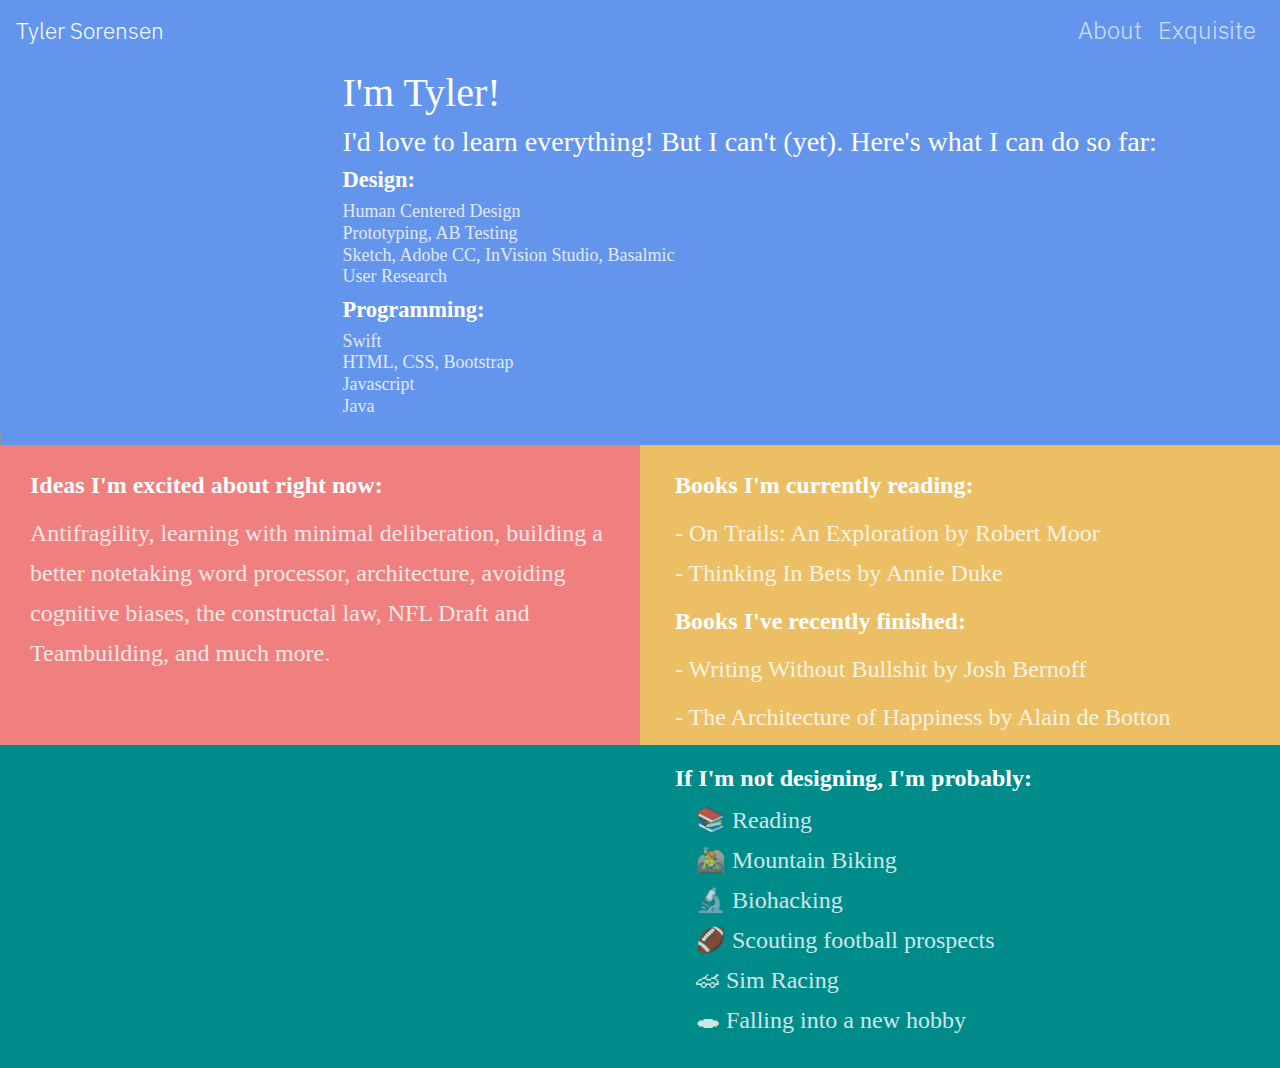
==== about.html @ 47963850 "again" ====
<!DOCTYPE html>
<html lang= "en">
  <head>
    <!-- Required meta tags -->
    <meta charset="utf-8">
    <meta name="viewport" content="width=device-width, initial-scale=1, shrink-to-fit=no">
      
      <!-- jQuery first, then Bootstrap JS. -->
     
      <script src="https://code.jquery.com/jquery-3.2.1.slim.min.js" integrity="sha384-KJ3o2DKtIkvYIK3UENzmM7KCkRr/rE9/Qpg6aAZGJwFDMVNA/GpGFF93hXpG5KkN" crossorigin="anonymous"></script>
      <script src="https://cdnjs.cloudflare.com/ajax/libs/popper.js/1.12.9/umd/popper.min.js" integrity="sha384-ApNbgh9B+Y1QKtv3Rn7W3mgPxhU9K/ScQsAP7hUibX39j7fakFPskvXusvfa0b4Q" crossorigin="anonymous"></script>
      <script src="https://maxcdn.bootstrapcdn.com/bootstrap/4.0.0/js/bootstrap.min.js" integrity="sha384-JZR6Spejh4U02d8jOt6vLEHfe/JQGiRRSQQxSfFWpi1MquVdAyjUar5+76PVCmYl" crossorigin="anonymous"></script>
    <!-- Custom CSS -->
    <link rel="stylesheet" href="https://maxcdn.bootstrapcdn.com/bootstrap/4.0.0/css/bootstrap.min.css" integrity="sha384-Gn5384xqQ1aoWXA+058RXPxPg6fy4IWvTNh0E263XmFcJlSAwiGgFAW/dAiS6JXm" crossorigin="anonymous">
    <link rel="stylesheet" href="css/custom.css"> 
  </head>   
    
  <body>
      <nav class="navbar navbar-expand-sm navbar-light" id="aboutNavbar">
  <a class="navbar-brand" href="/home.html"><h5>Tyler Sorensen</h5></a>
  <button class="navbar-toggler" type="button" data-toggle="collapse" data-target="#navbarNavAltMarkup" aria-controls="navbarNavAltMarkup" aria-expanded="false" aria-label="Toggle navigation">
    <span class="navbar-toggler-icon"></span>
  </button>
  <div class="collapse navbar-collapse justify-content-end" id="navbarNavAltMarkup">
    <div class="navbar-nav">
      <a class="nav-item nav-link active" href="/about.html" style="opacity:0.7"><h4>About <span class="sr-only"></span></h4></a>
      <a class="nav-item nav-link" href="/exquisite.html" style="opacity: 0.7"><h4>Exquisite</h4></a>
    </div>
  </div>
</nav>
      <!-- Main -->
      <div class = "row aboutMe" style="background-color:cornflowerblue;">
          
        <div class = "col-sm-3">
            <img src="img/aboutMe3.png" class="img-fluid fixImage" style="max-height:450px">
          </div>
        <div class = "col-sm-9">
            <div class="container" style="padding-bottom:20px">
            <h1>I'm Tyler!</h1>
            <h3>I'd love to learn everything! But I can't (yet). Here's what I can do so far:</h3>
            <h5><b>Design:</b></h5>
                <h6 style="opacity:0.8">Human Centered Design<br />
                    Prototyping, AB Testing<br />
                    Sketch, Adobe CC, InVision Studio, Basalmic<br />
                    User Research
            </h6>
            
            <h5><b>Programming:</b></h5>
                <h6 style="opacity:0.8">Swift<br />
                    HTML, CSS, Bootstrap<br />
                    Javascript<br />
                    Java<br /></h6>
            
            </div>
          </div>   
      </div> 
<!-- PANE 2-->
      <div class="row aboutMe">
          <div class="col-sm-6"  style="background-color:lightcoral">
              <div class="container" style="padding-top:20px; padding-left: 30px">
                  <!-- not sure why padding-left cant be a consistent 20px and line up properly-->
              <h4><b>Ideas I'm excited about right now:</b></h4>
               <h4 style="opacity: 0.8">Antifragility, learning with minimal deliberation, building a better notetaking word processor, architecture, avoiding cognitive biases,  the constructal law, NFL Draft and Teambuilding, and much more. </h4>
              </div>
            </div> 
          <div class="col-sm-6" style="background-color:#EDBF64"><!-- or color: #f0b880-->
            <div class="container" style="padding-left: 20px; padding-top:20px">
            <h4><b>Books I'm currently reading:</b></h4>
              <h4 style="opacity:0.8">- On Trails: An Exploration by Robert Moor<br />
              - Thinking In Bets by Annie Duke</h4>
            <h4><b>Books I've recently finished:</b></h4>
                <h4 style="opacity: 0.8">- Writing Without Bullshit by Josh Bernoff</h4>
                <h4 style="opacity: 0.8">- The Architecture of Happiness by Alain de Botton</h4>
                
            </div>
          </div>
          
      
      </div>
<!-- PANE 3-->
      <div class="row aboutMe" style="background-color:darkcyan">
          <div class="col-sm-6">
            
          </div>
          <div class="col-sm-6">
              <div class="container" style="padding-top:20px; padding-left:20px; padding-bottom:20px">   
          <h4 style="line-height: normal"><b>If I'm not designing, I'm probably:</b></h4>
            <h4 style="opacity:0.8">
                <div class="container" style="align-self:center">
                &nbsp;📚 Reading<br />
                &nbsp;🚵 Mountain Biking<br />
                &nbsp;🔬 Biohacking<br />
                &nbsp;🏈 Scouting football prospects<br />
                &nbsp;🏎 Sim Racing<br />
                &nbsp;🕳 Falling into a new hobby
                </div>
            </h4>     
          </div>
          </div>
      
      </div>
    
    

    <!-- jQuery first, then Bootstrap JS. -->
     
      <script src="https://code.jquery.com/jquery-3.2.1.slim.min.js" integrity="sha384-KJ3o2DKtIkvYIK3UENzmM7KCkRr/rE9/Qpg6aAZGJwFDMVNA/GpGFF93hXpG5KkN" crossorigin="anonymous"></script>
      <script src="https://cdnjs.cloudflare.com/ajax/libs/popper.js/1.12.9/umd/popper.min.js" integrity="sha384-ApNbgh9B+Y1QKtv3Rn7W3mgPxhU9K/ScQsAP7hUibX39j7fakFPskvXusvfa0b4Q" crossorigin="anonymous"></script>
      <script src="https://maxcdn.bootstrapcdn.com/bootstrap/4.0.0/js/bootstrap.min.js" integrity="sha384-JZR6Spejh4U02d8jOt6vLEHfe/JQGiRRSQQxSfFWpi1MquVdAyjUar5+76PVCmYl" crossorigin="anonymous"></script>
      
      <script src= "js/ctport.js"></script>
  </body>

</html>
---- css/custom.css ----
/* First, pull in Bootstrap */
@import url(https://maxcdn.bootstrapcdn.com/bootstrap/4.0.0/css/bootstrap.min.css);
<style>


@font-face {
    font-family: IBMPlexSans;
    src: url(../fonts/IBMPlexSans-Regular.otf);
}

@font-face {
    font-family: IBMPlexSansBold;
    src: url(../fonts/IBMPlexSans-Bold.otf);
    font-weight: bold;
}

@font-face {
    font-family: IBMPlexSansLight;
    src: url(../fonts/IBMPlexSans-Light.otf);
    font-weight: thin;
}

.navbar {
    background-color:coral; /*was cornflowerblue or lightcoral*/
    border:none;
}


#projectNavbar {
    font-family: IBMPlexSansLight;
    background-color: white;
    text-decoration-color: #1DA1F2;
    border: none;
    text-decoration
}

#aboutNavbar{
    font-family: IBMPlexSansLight;
    background-color: cornflowerblue;
    border: none;
}
.navbar h4 {
    font-family: IBMPlexSansLight;
    color: white;
    
}

.navbar h5 {
    font-family: IBMPlexSansLight;
    color: white;
}

.carousel-control-prev{
    color: black;
}


.carousel-control-next-icon{
    color: black;
}

.img-fluid{
    margin:0 auto;
}

.whiteBulletList ul, li {
    color: white;  
}


#mePreview{
    background-color:coral;
/*or cornflowerblue, or lightcoral*/
}
#mePreview h1{
    font-family: IBMPlexSans;
    color: white;
    font-size: 6.0vw;
    font-weight:bold;
    text-decoration: underline;
    text-decoration-color: #1C57AD;
    -webkit-text-decoration-color: #1C57AD;
    -moz-text-decoration: underline #1C57AD;

}
#mePreview h2{
    font-family: IBMPlexSans;   
    color: white;
    font-size: 2.5vw;
}

#exquisitePreview h4{
    font-family: IBMPlexSans;
    color:black;
    opacity: 0.5;
    font-size: 2.0vw
}
#exquisitePreviewLink{
    font-family: IBMPlexSans;
    color: black;
    text-decoration-color: red;
}
#exquisitePreview h1{
    font-family: IBMPlexSans;
    font-size:4.0vw;
    color:black;
    text-decoration-color: red;
    -moz-text-decoration-color: red;
}
#exquisitePreview h2{
    font-size: 2.0vw;
    color: black;
    -webkit-text-decoration-color: red;
    text-decoration-color: red;
    -moz-text-decoration:  red;
}
#exquisitePreview h3{
    font-size:1.5vw;
    color: black;
    -webkit-text-decoration-color: red;
    -moz-text-decoration-color: red;
    
}


#philanthrobotPreview{
    background-color:#1DA1F2
}
#philanthrobotPreview h1{
    font-family: IBMPlexSans;
    font-size:4.0vw;
    color: white;
    text-decoration: underline white;
}
#philanthrobotPreview h2{
    font-family: IBMPlexSans;
    font-size: 2.0vw;
    color: white;
    text-decoration: underline white;
}

#philanthrobotPreview h3{
    font-family: IBMPlexSans;
    font-size: 1.5vw;
    color: white;
    text-decoration-color: red;
}

.philanthrobot h1 .philanthrobot h2 {
    font-family: IBMPlexSans;
    color: #1DA1F2;
}

.philanthrobot h6{
    font-family: IBMPlexSans;
    color: grey
}

p {
    font-size: 2.0vh;
}

h6 {
    font-size: 2.0vh;
}

h5 {
    font-size: 2.5vh;
}

.fixImage {
    position:absolute;
    bottom: 0px;
    left: 0%;
}
.aboutMe h1, h2, h3, h4, h5, h6, p{
    font-family: IBMPlexSans;
    color: white;
}

/*h4 for emoji bullet list*/

.aboutMe h4{
    line-height: 40px;
}
h1,h2,h3,h4,h5,h6,p{
    font-family: IBMPlexSans;
}

.right, .left{
    overflow: hidden;
    overflow-y:scroll;
    
}
/* cadetblue for clicked links?*/

/* turn off parallax scrolling for tablets and phones, adjust pixels as needed 
@media only screen and (max-device-width: 1024px) {
    .parallax {
        background-attachment: scroll;
    }
}

body, html {
    height:100%;
}
*/
</style>
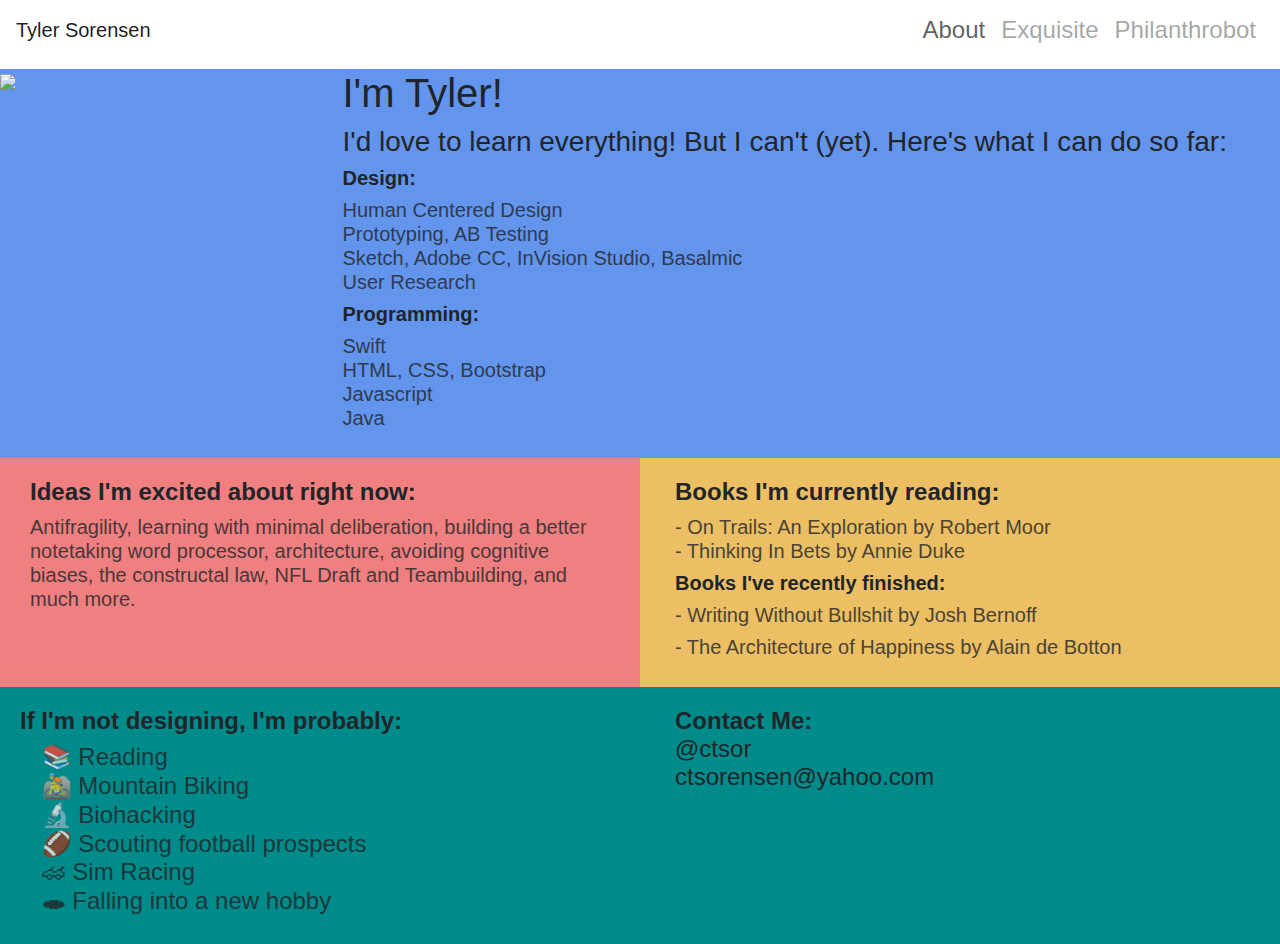
==== commit 33c53f13: "fixing css filepaths" ====
--- a/about.html
+++ b/about.html
@@ -12,19 +12,20 @@
       <script src="https://maxcdn.bootstrapcdn.com/bootstrap/4.0.0/js/bootstrap.min.js" integrity="sha384-JZR6Spejh4U02d8jOt6vLEHfe/JQGiRRSQQxSfFWpi1MquVdAyjUar5+76PVCmYl" crossorigin="anonymous"></script>
     <!-- Custom CSS -->
     <link rel="stylesheet" href="https://maxcdn.bootstrapcdn.com/bootstrap/4.0.0/css/bootstrap.min.css" integrity="sha384-Gn5384xqQ1aoWXA+058RXPxPg6fy4IWvTNh0E263XmFcJlSAwiGgFAW/dAiS6JXm" crossorigin="anonymous">
-    <link rel="stylesheet" href="css/custom.css"> 
+    <link rel="stylesheet" href="/ctsorensen.github.io/css/custom.css"> 
   </head>   
     
   <body>
       <nav class="navbar navbar-expand-sm navbar-light" id="aboutNavbar">
-  <a class="navbar-brand" href="/home.html"><h5>Tyler Sorensen</h5></a>
+  <a class="navbar-brand" href="/ctsorensen.github.io/home.html"><h5>Tyler Sorensen</h5></a>
   <button class="navbar-toggler" type="button" data-toggle="collapse" data-target="#navbarNavAltMarkup" aria-controls="navbarNavAltMarkup" aria-expanded="false" aria-label="Toggle navigation">
     <span class="navbar-toggler-icon"></span>
   </button>
   <div class="collapse navbar-collapse justify-content-end" id="navbarNavAltMarkup">
     <div class="navbar-nav">
-      <a class="nav-item nav-link active" href="/about.html" style="opacity:0.7"><h4>About <span class="sr-only"></span></h4></a>
-      <a class="nav-item nav-link" href="/exquisite.html" style="opacity: 0.7"><h4>Exquisite</h4></a>
+      <a class="nav-item nav-link active" href="/ctsorensen.github.io/about.html" style="opacity:0.7"><h4>About <span class="sr-only"></span></h4></a>
+      <a class="nav-item nav-link" href="/ctsorensen.github.io/exquisite.html" style="opacity: 0.7"><h4>Exquisite</h4></a>
+      <a class="nav-item nav-link" href="/ctsorensen.github.io/philanthrobot.html" style="opacity: 0.7"><h4>Philanthrobot</h4></a>
     </div>
   </div>
 </nav>
@@ -39,17 +40,17 @@
             <h1>I'm Tyler!</h1>
             <h3>I'd love to learn everything! But I can't (yet). Here's what I can do so far:</h3>
             <h5><b>Design:</b></h5>
-                <h6 style="opacity:0.8">Human Centered Design<br />
+                <h5 style="opacity:0.8">Human Centered Design<br />
                     Prototyping, AB Testing<br />
                     Sketch, Adobe CC, InVision Studio, Basalmic<br />
                     User Research
-            </h6>
+            </h5>
             
             <h5><b>Programming:</b></h5>
-                <h6 style="opacity:0.8">Swift<br />
+                <h5 style="opacity:0.8">Swift<br />
                     HTML, CSS, Bootstrap<br />
                     Javascript<br />
-                    Java<br /></h6>
+                    Java<br /></h5>
             
             </div>
           </div>   
@@ -57,20 +58,20 @@
 <!-- PANE 2-->
       <div class="row aboutMe">
           <div class="col-sm-6"  style="background-color:lightcoral">
-              <div class="container" style="padding-top:20px; padding-left: 30px">
+              <div class="container" style="padding-top:20px; padding-left: 30px; padding-right: 20px; padding-bottom: 20px">
                   <!-- not sure why padding-left cant be a consistent 20px and line up properly-->
               <h4><b>Ideas I'm excited about right now:</b></h4>
-               <h4 style="opacity: 0.8">Antifragility, learning with minimal deliberation, building a better notetaking word processor, architecture, avoiding cognitive biases,  the constructal law, NFL Draft and Teambuilding, and much more. </h4>
+               <h5 style="opacity: 0.8">Antifragility, learning with minimal deliberation, building a better notetaking word processor, architecture, avoiding cognitive biases,  the constructal law, NFL Draft and Teambuilding, and much more. </h5>
               </div>
             </div> 
           <div class="col-sm-6" style="background-color:#EDBF64"><!-- or color: #f0b880-->
-            <div class="container" style="padding-left: 20px; padding-top:20px">
+            <div class="container" style="padding: 20px">
             <h4><b>Books I'm currently reading:</b></h4>
-              <h4 style="opacity:0.8">- On Trails: An Exploration by Robert Moor<br />
-              - Thinking In Bets by Annie Duke</h4>
-            <h4><b>Books I've recently finished:</b></h4>
-                <h4 style="opacity: 0.8">- Writing Without Bullshit by Josh Bernoff</h4>
-                <h4 style="opacity: 0.8">- The Architecture of Happiness by Alain de Botton</h4>
+              <h5 style="opacity:0.8">- On Trails: An Exploration by Robert Moor<br />
+              - Thinking In Bets by Annie Duke</h5>
+            <h5><b>Books I've recently finished:</b></h5>
+                <h5 style="opacity: 0.8">- Writing Without Bullshit by Josh Bernoff</h5>
+                <h5 style="opacity: 0.8">- The Architecture of Happiness by Alain de Botton</h5>
                 
             </div>
           </div>
@@ -80,10 +81,7 @@
 <!-- PANE 3-->
       <div class="row aboutMe" style="background-color:darkcyan">
           <div class="col-sm-6">
-            
-          </div>
-          <div class="col-sm-6">
-              <div class="container" style="padding-top:20px; padding-left:20px; padding-bottom:20px">   
+            <div class="container" style="padding-top:20px; padding-left:20px; padding-bottom:20px">   
           <h4 style="line-height: normal"><b>If I'm not designing, I'm probably:</b></h4>
             <h4 style="opacity:0.8">
                 <div class="container" style="align-self:center">
@@ -97,6 +95,15 @@
             </h4>     
           </div>
           </div>
+          <div class="col-sm-6">
+              <div class="container" style="padding-top:20px; padding-left:20px; padding-bottom:20px">   
+          <h4 style="line-height: normal"><b>Contact Me:</b><br />
+              @ctsor<br /> 
+              ctsorensen@yahoo.com</h4>
+                  
+        
+          </div>
+          </div>
       
       </div>
     
@@ -108,7 +115,7 @@
       <script src="https://cdnjs.cloudflare.com/ajax/libs/popper.js/1.12.9/umd/popper.min.js" integrity="sha384-ApNbgh9B+Y1QKtv3Rn7W3mgPxhU9K/ScQsAP7hUibX39j7fakFPskvXusvfa0b4Q" crossorigin="anonymous"></script>
       <script src="https://maxcdn.bootstrapcdn.com/bootstrap/4.0.0/js/bootstrap.min.js" integrity="sha384-JZR6Spejh4U02d8jOt6vLEHfe/JQGiRRSQQxSfFWpi1MquVdAyjUar5+76PVCmYl" crossorigin="anonymous"></script>
       
-      <script src= "js/ctport.js"></script>
+      <script src= "/ctsorensen.github.io/js/ctport.js"></script>
   </body>
 
 </html>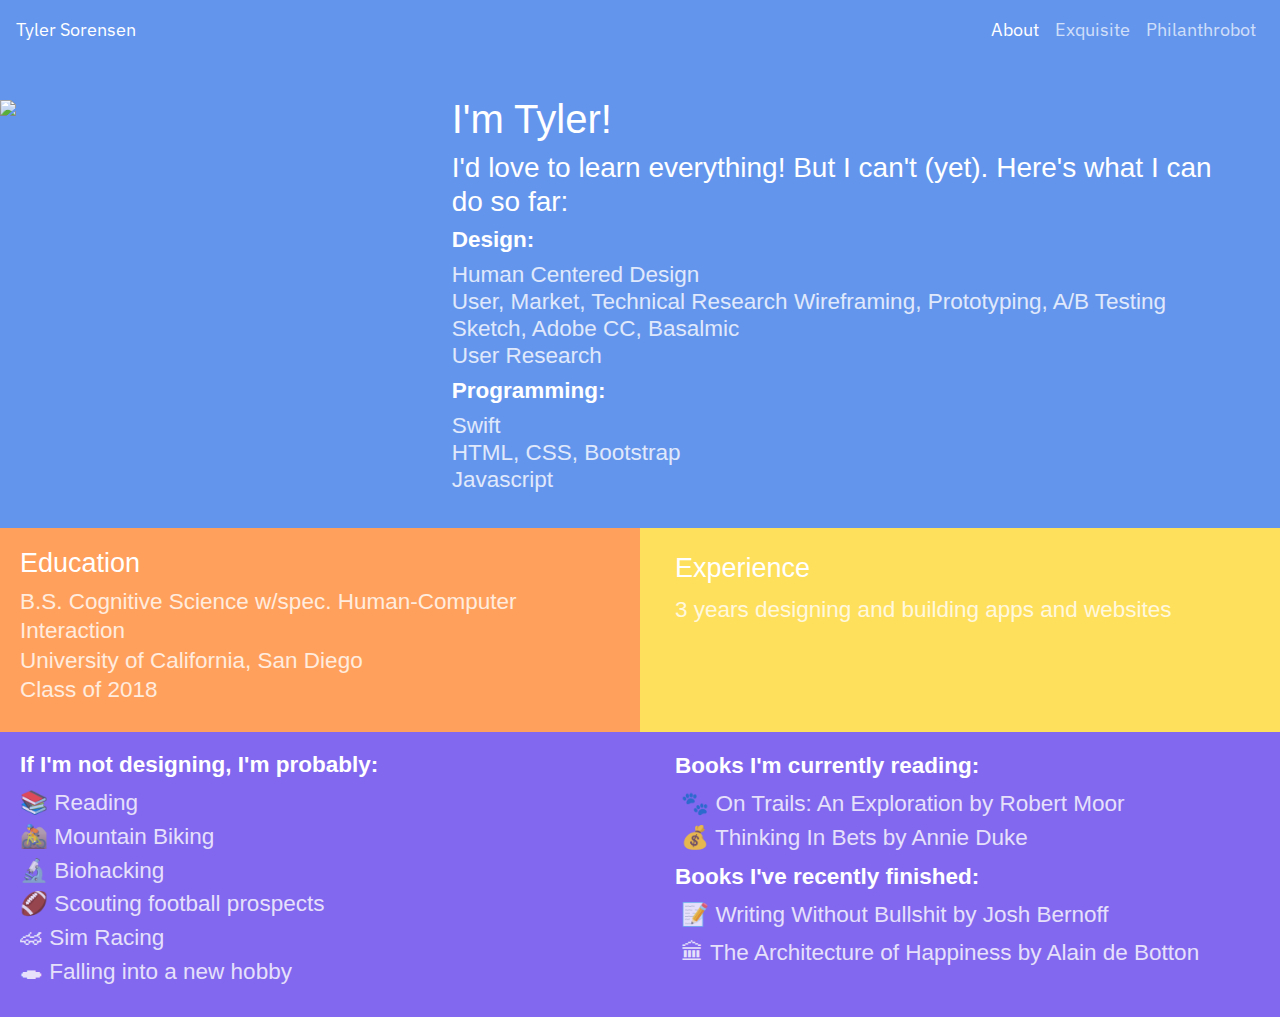
==== commit 070be9b8: "big update" ====
--- a/about.html
+++ b/about.html
@@ -12,37 +12,40 @@
       <script src="https://maxcdn.bootstrapcdn.com/bootstrap/4.0.0/js/bootstrap.min.js" integrity="sha384-JZR6Spejh4U02d8jOt6vLEHfe/JQGiRRSQQxSfFWpi1MquVdAyjUar5+76PVCmYl" crossorigin="anonymous"></script>
     <!-- Custom CSS -->
     <link rel="stylesheet" href="https://maxcdn.bootstrapcdn.com/bootstrap/4.0.0/css/bootstrap.min.css" integrity="sha384-Gn5384xqQ1aoWXA+058RXPxPg6fy4IWvTNh0E263XmFcJlSAwiGgFAW/dAiS6JXm" crossorigin="anonymous">
-    <link rel="stylesheet" href="/ctsorensen.github.io/css/custom.css"> 
+    <link rel="stylesheet" href="/css/custom.css"> 
   </head>   
     
   <body>
       <nav class="navbar navbar-expand-sm navbar-light" id="aboutNavbar">
-  <a class="navbar-brand" href="/ctsorensen.github.io/home.html"><h5>Tyler Sorensen</h5></a>
+  <a class="navbar-brand" href="/index.html"><p style="color:white">Tyler Sorensen</p></a>
   <button class="navbar-toggler" type="button" data-toggle="collapse" data-target="#navbarNavAltMarkup" aria-controls="navbarNavAltMarkup" aria-expanded="false" aria-label="Toggle navigation">
     <span class="navbar-toggler-icon"></span>
   </button>
   <div class="collapse navbar-collapse justify-content-end" id="navbarNavAltMarkup">
     <div class="navbar-nav">
-      <a class="nav-item nav-link active" href="/ctsorensen.github.io/about.html" style="opacity:0.7"><h4>About <span class="sr-only"></span></h4></a>
-      <a class="nav-item nav-link" href="/ctsorensen.github.io/exquisite.html" style="opacity: 0.7"><h4>Exquisite</h4></a>
-      <a class="nav-item nav-link" href="/ctsorensen.github.io/philanthrobot.html" style="opacity: 0.7"><h4>Philanthrobot</h4></a>
+      <a class="nav-item nav-link active" href="/about.html"><p style="color:white">About <span class="sr-only"></span></p></a>
+      <a class="nav-item nav-link" href="/exquisite.html" style="opacity: 0.7"><p style="color:white">Exquisite</p></a>
+      <a class="nav-item nav-link" href="/philanthrobot.html" style="opacity: 0.7"><p style="color:white">Philanthrobot</p></a>
     </div>
   </div>
 </nav>
       <!-- Main -->
-      <div class = "row aboutMe" style="background-color:cornflowerblue;">
+      <div class = "row" id="aboutMe" style="background-color:cornflowerblue; padding-top: 20px">
           
-        <div class = "col-sm-3">
-            <img src="img/aboutMe3.png" class="img-fluid fixImage" style="max-height:450px">
+        <div class = "col-sm-4"> 
+                <img src="img/aboutMe3.png" class="img-responsive" style="max-height:600px; overflow:hidden">
+           
           </div>
-        <div class = "col-sm-9">
-            <div class="container" style="padding-bottom:20px">
+          
+        <div class = "col-sm-8">
+            <div class="container" style="padding-right:30px">
             <h1>I'm Tyler!</h1>
             <h3>I'd love to learn everything! But I can't (yet). Here's what I can do so far:</h3>
             <h5><b>Design:</b></h5>
                 <h5 style="opacity:0.8">Human Centered Design<br />
-                    Prototyping, AB Testing<br />
-                    Sketch, Adobe CC, InVision Studio, Basalmic<br />
+                    User, Market, Technical Research
+                    Wireframing, Prototyping, A/B Testing<br />
+                    Sketch, Adobe CC, Basalmic<br />
                     User Research
             </h5>
             
@@ -50,59 +53,65 @@
                 <h5 style="opacity:0.8">Swift<br />
                     HTML, CSS, Bootstrap<br />
                     Javascript<br />
-                    Java<br /></h5>
-            
+                    <br /></h5>
+
             </div>
-          </div>   
+          </div> 
+
+
       </div> 
 <!-- PANE 2-->
-      <div class="row aboutMe">
-          <div class="col-sm-6"  style="background-color:lightcoral">
-              <div class="container" style="padding-top:20px; padding-left: 30px; padding-right: 20px; padding-bottom: 20px">
-                  <!-- not sure why padding-left cant be a consistent 20px and line up properly-->
-              <h4><b>Ideas I'm excited about right now:</b></h4>
-               <h5 style="opacity: 0.8">Antifragility, learning with minimal deliberation, building a better notetaking word processor, architecture, avoiding cognitive biases,  the constructal law, NFL Draft and Teambuilding, and much more. </h5>
+      <div class="row" id="aboutMe">
+          <div class="col-sm-6"  style="background-color:#FFA15c">
+            <div class="container" style="padding:20px">
+                    <h4 style= "line-height:normal">Education</h4>
+                
+                    <h5 style="opacity:0.8; line-height: 1.3">B.S. Cognitive Science w/spec. Human-Computer Interaction<br />
+                        University of California, San Diego<br />
+                        Class of 2018</h5>
+                </div>
+            </div>
+          
+          <div class="col-sm-6" style="background-color:#FFE05C"><!-- or color: #f0b880; -->
+            <div class="container" style="padding:20px">
+            <h4>Experience</h4>
+              <h5 style=opacity:0.8>
+              3 years designing and building apps and websites</h5>
               </div>
-            </div> 
-          <div class="col-sm-6" style="background-color:#EDBF64"><!-- or color: #f0b880-->
-            <div class="container" style="padding: 20px">
-            <h4><b>Books I'm currently reading:</b></h4>
-              <h5 style="opacity:0.8">- On Trails: An Exploration by Robert Moor<br />
-              - Thinking In Bets by Annie Duke</h5>
-            <h5><b>Books I've recently finished:</b></h5>
-                <h5 style="opacity: 0.8">- Writing Without Bullshit by Josh Bernoff</h5>
-                <h5 style="opacity: 0.8">- The Architecture of Happiness by Alain de Botton</h5>
-                
-            </div>
           </div>
           
       
       </div>
+
+      
 <!-- PANE 3-->
-      <div class="row aboutMe" style="background-color:darkcyan">
-          <div class="col-sm-6">
-            <div class="container" style="padding-top:20px; padding-left:20px; padding-bottom:20px">   
-          <h4 style="line-height: normal"><b>If I'm not designing, I'm probably:</b></h4>
-            <h4 style="opacity:0.8">
-                <div class="container" style="align-self:center">
-                &nbsp;📚 Reading<br />
-                &nbsp;🚵 Mountain Biking<br />
-                &nbsp;🔬 Biohacking<br />
-                &nbsp;🏈 Scouting football prospects<br />
-                &nbsp;🏎 Sim Racing<br />
-                &nbsp;🕳 Falling into a new hobby
-                </div>
-            </h4>     
+      <div class="row" id="aboutMe">
+          <!-- darkCyan, darkseagreen-->
+          <div class="col-sm-6" style="background-color:#8268EE">
+            <div class="container" style="padding:20px">   
+          <h5 style="line-height: normal"><b>If I'm not designing, I'm probably:</b></h5>
+            <h5 style="opacity:0.8; line-height: 1.5">
+                
+                📚 Reading<br />
+                🚵 Mountain Biking<br />
+                🔬 Biohacking<br />
+                🏈 Scouting football prospects<br />
+                🏎 Sim Racing<br />
+                🕳 Falling into a new hobby
+                
+            </h5>     
           </div>
           </div>
-          <div class="col-sm-6">
-              <div class="container" style="padding-top:20px; padding-left:20px; padding-bottom:20px">   
-          <h4 style="line-height: normal"><b>Contact Me:</b><br />
-              @ctsor<br /> 
-              ctsorensen@yahoo.com</h4>
-                  
-        
-          </div>
+          <div class="col-sm-6" style="background-color: #8268EE">
+            <div class="container" style="padding: 20px">
+                <h5><b>Books I'm currently reading:</b></h5>
+                  <h5 style="opacity:0.8; line-height: 1.5">&nbsp;🐾 On Trails: An Exploration by Robert Moor<br />
+                      &nbsp;💰 Thinking In Bets by Annie Duke</h5>
+                    <h5><b>Books I've recently finished:</b></h5>
+                    <h5 style="opacity: 0.8; line-height: 1.5">&nbsp;📝 Writing Without Bullshit by Josh Bernoff</h5>
+                <h5 style="opacity: 0.8">&nbsp;🏛 The Architecture of Happiness by Alain de Botton</h5>
+            </div>
+              
           </div>
       
       </div>
@@ -115,7 +124,7 @@
       <script src="https://cdnjs.cloudflare.com/ajax/libs/popper.js/1.12.9/umd/popper.min.js" integrity="sha384-ApNbgh9B+Y1QKtv3Rn7W3mgPxhU9K/ScQsAP7hUibX39j7fakFPskvXusvfa0b4Q" crossorigin="anonymous"></script>
       <script src="https://maxcdn.bootstrapcdn.com/bootstrap/4.0.0/js/bootstrap.min.js" integrity="sha384-JZR6Spejh4U02d8jOt6vLEHfe/JQGiRRSQQxSfFWpi1MquVdAyjUar5+76PVCmYl" crossorigin="anonymous"></script>
       
-      <script src= "/ctsorensen.github.io/js/ctport.js"></script>
+      <script src= "/js/ctport.js"></script>
   </body>
 
 </html>--- a/css/custom.css
+++ b/css/custom.css
@@ -0,0 +1,211 @@
+/* First, pull in Bootstrap */
+@import url('https://fonts.googleapis.com/css?family=IBM+Plex+Sans:300,400,700');
+@import url('https://maxcdn.bootstrapcdn.com/bootstrap/4.0.0/css/bootstrap.min.css');
+<style>
+
+/*
+@font-face {
+    font-family: IBMPlexSans;
+    src: url(/ctsorensen.github.io/fonts/IBMPlexSans-Regular.otf);
+    font-weight: normal;
+}
+
+
+@font-face {
+    font-family: 'IBMPlexSansBold';
+    src: url(/ctsorensen.github.io/fonts/IBMPlexSans-Bold.otf);
+    font-weight: bold;
+}
+
+@font-face {
+    font-family: 'IBMPlexSansLight';
+    src: url(/ctsorensen.github.io/fonts/IBMPlexSans-Light.otf);
+    font-weight: thin;
+}
+*/
+
+
+
+
+
+
+body {
+    font-family: 'IBM Plex Sans';
+}
+
+.orangeNavbar {
+    font-family: 'IBM Plex Sans';
+    background-color:coral; /*was cornflowerblue or lightcoral*/
+    border:none;
+}
+
+#projectNavbar {
+    font-family: 'IBM Plex Sans', sans-serif;
+    background-color: white;
+    border: none;
+}
+
+#aboutNavbar{
+    font-family: 'IBM Plex Sans', sans-serif;
+    background-color: cornflowerblue;
+    border: none;
+}
+
+#mePreview{
+    background-color:coral;
+    font-family: 'IBM Plex Sans'
+/*or cornflowerblue, or lightcoral*/
+}
+
+#mePreview h1{
+    color: white;
+    font-size: 6.0vw;
+    font-weight:bold;
+    text-decoration: underline;
+    text-decoration-color: #1C57AD;
+    -webkit-text-decoration-color: #1C57AD;
+    -moz-text-decoration: underline #1C57AD;
+
+}
+#mePreview h2{
+    color: white;
+    font-size: 2.5vw;
+}
+
+#exquisitePreview {
+    font-family: 'IBM Plex Sans';
+}
+
+#exquisitePreview h4{
+    color:black;
+    opacity: 0.5;
+    font-size: 2.0vw
+}
+#exquisitePreviewLink{
+    color: black;
+    text-decoration-color: red;
+}
+#exquisitePreview h1{
+    font-size:4.0vw;
+    color:black;
+    text-decoration-color: red;
+    -moz-text-decoration-color: red;
+}
+#exquisitePreview h2{
+    font-size: 2.0vw;
+    color: black;
+    -webkit-text-decoration-color: red;
+    text-decoration-color: red;
+    -moz-text-decoration:  red;
+}
+#exquisitePreview h3{
+    font-size:1.5vw;
+    color: black;
+    -webkit-text-decoration-color: red;
+    -moz-text-decoration-color: red;
+    
+}
+
+#exquisite {
+    font-family: 'IBM Plex Sans'
+}
+
+
+#philanthrobotPreview{
+    font-family: 'IBM Plex Sans';
+    background-color:#1DA1F2
+}
+#philanthrobotPreview h1{
+    font-size:4.0vw;
+    color: white;    
+}
+#philanthrobotPreview h2{
+    font-size: 2.0vw;
+    color: white;
+}
+
+#philanthrobotPreview h3{
+    font-size: 1.5vw;
+    color: white;
+    text-decoration-color: red;
+}
+
+#philanthrobot {
+    font-family: 'IBM Plex Sans';
+}
+
+#philanthrobot h1, 
+#philanthrobot h2 {
+    color: #1DA1F2;
+}
+#philanthrobot h6{
+    color: grey
+}
+
+#philanthrobot h3,
+#philanthrobot h4,
+#philanthrobot h5,
+#philanthrobot p{
+    color: black;
+}
+
+p {
+    font-size: 2.0vh;
+}
+
+h6 {
+    font-size: 2.0vh;
+}
+
+h5 {
+    font-size: 2.5vh;
+}
+
+h4 {
+    font-size: 3.0vh;
+}
+.fixImage {
+    position:absolute;
+    bottom: 0px;
+    left: 0%;
+}
+
+#aboutMe h1,
+#aboutMe h2,
+#aboutMe h3,
+#aboutMe h4,
+#aboutMe h5,
+#aboutMe h6,
+#aboutMe p{
+    color: white;
+}
+
+/*h4 for emoji bullet list*/
+
+#aboutMe h4{
+    line-height: 40px;
+}
+
+
+.carousel-control-next-icon {
+  background-image: url("data:image/svg+xml;charset=utf8,%3Csvg xmlns='http://www.w3.org/2000/svg' fill='%23D3D3D3' viewBox='0 0 8 8'%3E%3Cpath d='M2.75 0l-1.5 1.5 2.5 2.5-2.5 2.5 1.5 1.5 4-4-4-4z'/%3E%3C/svg%3E") !important;
+}
+
+.carousel-control-prev-icon {
+ background-image: url("data:image/svg+xml;charset=utf8,%3Csvg xmlns='http://www.w3.org/2000/svg' fill='%23D3D3D3' viewBox='0 0 8 8'%3E%3Cpath d='M5.25 0l-4 4 4 4 1.5-1.5-2.5-2.5 2.5-2.5-1.5-1.5z'/%3E%3C/svg%3E") !important;
+}
+
+/* cadetblue for clicked links?*/
+
+/* turn off parallax scrolling for tablets and phones, adjust pixels as needed 
+@media only screen and (max-device-width: 1024px) {
+    .parallax {
+        background-attachment: scroll;
+    }
+}
+
+body, html {
+    height:100%;
+}
+*/
+</style>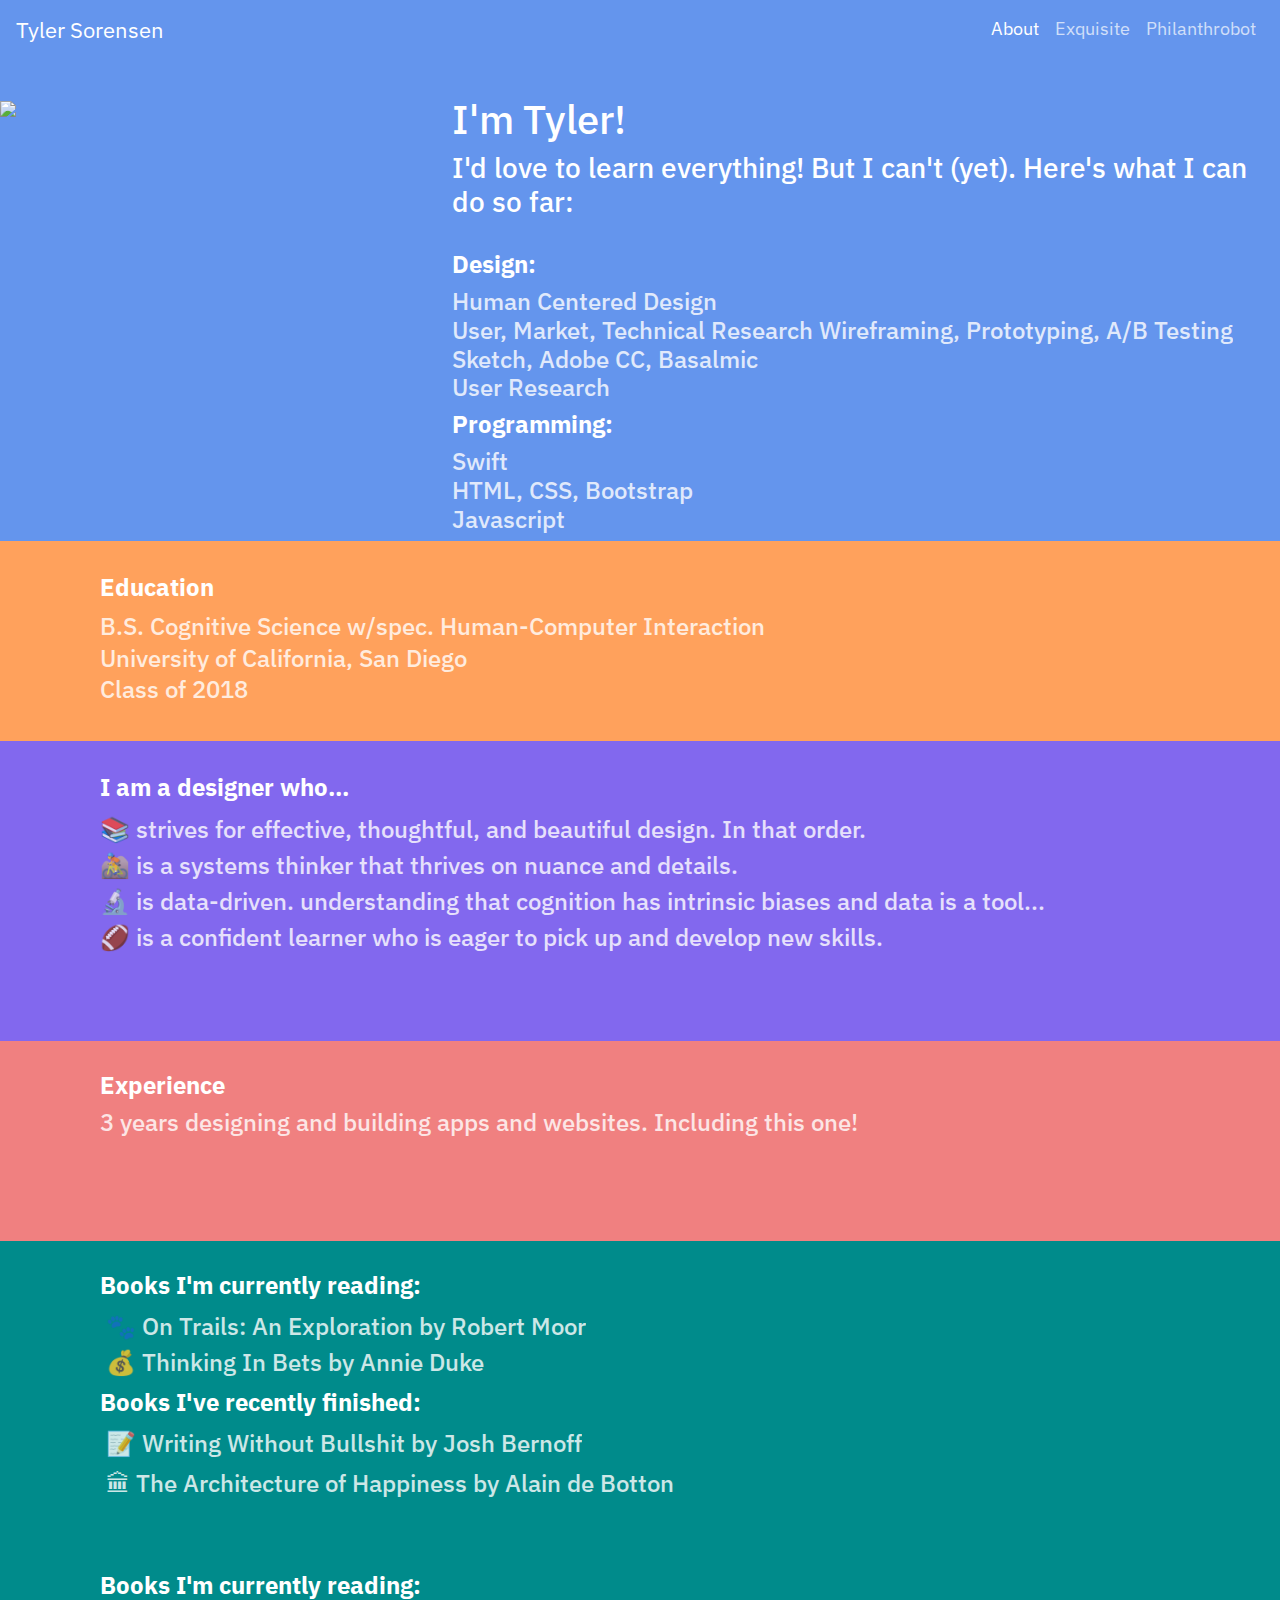
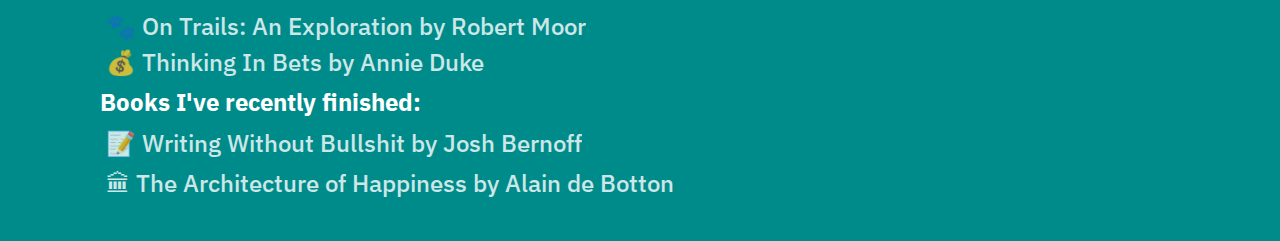
==== commit 2b40490d: "almost" ====
--- a/about.html
+++ b/about.html
@@ -5,11 +5,21 @@
     <meta charset="utf-8">
     <meta name="viewport" content="width=device-width, initial-scale=1, shrink-to-fit=no">
       
+     <!-- Global site tag (gtag.js) - Google Analytics -->
+    <script async src="https://www.googletagmanager.com/gtag/js?id=UA-118825849-1"></script>
+    <script>
+      window.dataLayer = window.dataLayer || [];
+      function gtag(){dataLayer.push(arguments);}
+      gtag('js', new Date());
+
+      gtag('config', 'UA-118825849-1');
+    </script> 
+      
       <!-- jQuery first, then Bootstrap JS. -->
-     
       <script src="https://code.jquery.com/jquery-3.2.1.slim.min.js" integrity="sha384-KJ3o2DKtIkvYIK3UENzmM7KCkRr/rE9/Qpg6aAZGJwFDMVNA/GpGFF93hXpG5KkN" crossorigin="anonymous"></script>
       <script src="https://cdnjs.cloudflare.com/ajax/libs/popper.js/1.12.9/umd/popper.min.js" integrity="sha384-ApNbgh9B+Y1QKtv3Rn7W3mgPxhU9K/ScQsAP7hUibX39j7fakFPskvXusvfa0b4Q" crossorigin="anonymous"></script>
       <script src="https://maxcdn.bootstrapcdn.com/bootstrap/4.0.0/js/bootstrap.min.js" integrity="sha384-JZR6Spejh4U02d8jOt6vLEHfe/JQGiRRSQQxSfFWpi1MquVdAyjUar5+76PVCmYl" crossorigin="anonymous"></script>
+      
     <!-- Custom CSS -->
     <link rel="stylesheet" href="https://maxcdn.bootstrapcdn.com/bootstrap/4.0.0/css/bootstrap.min.css" integrity="sha384-Gn5384xqQ1aoWXA+058RXPxPg6fy4IWvTNh0E263XmFcJlSAwiGgFAW/dAiS6JXm" crossorigin="anonymous">
     <link rel="stylesheet" href="/css/custom.css"> 
@@ -40,7 +50,7 @@
         <div class = "col-sm-8">
             <div class="container" style="padding-right:30px">
             <h1>I'm Tyler!</h1>
-            <h3>I'd love to learn everything! But I can't (yet). Here's what I can do so far:</h3>
+            <h3>I'd love to learn everything! But I can't (yet). Here's what I can do so far:</h3><br />
             <h5><b>Design:</b></h5>
                 <h5 style="opacity:0.8">Human Centered Design<br />
                     User, Market, Technical Research
@@ -53,7 +63,8 @@
                 <h5 style="opacity:0.8">Swift<br />
                     HTML, CSS, Bootstrap<br />
                     Javascript<br />
-                    <br /></h5>
+                    </h5>
+
 
             </div>
           </div> 
@@ -62,21 +73,43 @@
       </div> 
 <!-- PANE 2-->
       <div class="row" id="aboutMe">
-          <div class="col-sm-6"  style="background-color:#FFA15c">
-            <div class="container" style="padding:20px">
-                    <h4 style= "line-height:normal">Education</h4>
+          <div class="col-sm-12"  style="background-color:#FFA15c">
+            <div class="container" style="padding:30px; height:200px">
+                    <h4 style= "line-height:normal"><b>Education</b></h4>
                 
                     <h5 style="opacity:0.8; line-height: 1.3">B.S. Cognitive Science w/spec. Human-Computer Interaction<br />
                         University of California, San Diego<br />
                         Class of 2018</h5>
                 </div>
             </div>
-          
-          <div class="col-sm-6" style="background-color:#FFE05C"><!-- or color: #f0b880; -->
-            <div class="container" style="padding:20px">
-            <h4>Experience</h4>
+      </div>
+<!-- PANE 3-->
+      <div class="row" id="aboutMe">
+          <!-- darkCyan, darkseagreen--> 
+          <div class="col-sm-12" style="background-color:#8268EE">
+            <div class="container" style="padding:30px; height:300px ">   
+          <h5 style="line-height: normal"><b>I am a designer who...</b></h5>
+            <h5 style="opacity:0.8; line-height: 1.5">
+            
+                📚 strives for effective, thoughtful, and beautiful design. In that order.<br />
+                🚵 is a systems thinker that thrives on nuance and details.<br />
+                🔬 is data-driven. understanding that cognition has intrinsic biases and data is a tool...<br />
+                🏈 is a confident learner who is eager to pick up and develop new skills.<br />
+                
+
+                
+            </h5>     
+          </div>
+          </div>
+      </div>      
+      
+<!-- PANE 4 -->
+      <div class="row" id="aboutMe">
+          <div class="col-sm-12" style="background-color:lightcoral"><!-- or color: #f0b880; -->
+            <div class="container" style="padding:30px; height: 200px">
+            <h5><b>Experience</b></h5>
               <h5 style=opacity:0.8>
-              3 years designing and building apps and websites</h5>
+              3 years designing and building apps and websites. Including this one!</h5>
               </div>
           </div>
           
@@ -84,26 +117,26 @@
       </div>
 
       
-<!-- PANE 3-->
+<!-- PANE 5-->
+
       <div class="row" id="aboutMe">
-          <!-- darkCyan, darkseagreen-->
-          <div class="col-sm-6" style="background-color:#8268EE">
-            <div class="container" style="padding:20px">   
-          <h5 style="line-height: normal"><b>If I'm not designing, I'm probably:</b></h5>
-            <h5 style="opacity:0.8; line-height: 1.5">
-                
-                📚 Reading<br />
-                🚵 Mountain Biking<br />
-                🔬 Biohacking<br />
-                🏈 Scouting football prospects<br />
-                🏎 Sim Racing<br />
-                🕳 Falling into a new hobby
-                
-            </h5>     
+          <div class="col-sm-12" style="background-color: darkcyan">
+            <div class="container" style="padding: 30px; height: 300px">
+                <h5><b>Books I'm currently reading:</b></h5>
+                  <h5 style="opacity:0.8; line-height: 1.5">&nbsp;🐾 On Trails: An Exploration by Robert Moor<br />
+                      &nbsp;💰 Thinking In Bets by Annie Duke</h5>
+                    <h5><b>Books I've recently finished:</b></h5>
+                    <h5 style="opacity: 0.8; line-height: 1.5">&nbsp;📝 Writing Without Bullshit by Josh Bernoff</h5>
+                <h5 style="opacity: 0.8">&nbsp;🏛 The Architecture of Happiness by Alain de Botton</h5>
+            </div>
+              
           </div>
-          </div>
-          <div class="col-sm-6" style="background-color: #8268EE">
-            <div class="container" style="padding: 20px">
+      
+      </div>
+      
+      <div class="row" id="aboutMe">
+          <div class="col-sm-12" style="background-color: darkcyan">
+            <div class="container" style="padding: 30px; height: 300px">
                 <h5><b>Books I'm currently reading:</b></h5>
                   <h5 style="opacity:0.8; line-height: 1.5">&nbsp;🐾 On Trails: An Exploration by Robert Moor<br />
                       &nbsp;💰 Thinking In Bets by Annie Duke</h5>
--- a/css/custom.css
+++ b/css/custom.css
@@ -25,9 +25,10 @@
 */
 
 
-
-
-
+html {
+    /*font-size: 16px;*/
+    font-size: 100%;
+}
 
 body {
     font-family: 'IBM Plex Sans';
@@ -59,7 +60,7 @@
 
 #mePreview h1{
     color: white;
-    font-size: 6.0vw;
+    font-size: 4.0em;
     font-weight:bold;
     text-decoration: underline;
     text-decoration-color: #1C57AD;
@@ -69,7 +70,7 @@
 }
 #mePreview h2{
     color: white;
-    font-size: 2.5vw;
+    font-size: 1.5em;
 }
 
 #exquisitePreview {
@@ -79,27 +80,28 @@
 #exquisitePreview h4{
     color:black;
     opacity: 0.5;
-    font-size: 2.0vw
+    font-size: 1em;
 }
 #exquisitePreviewLink{
     color: black;
     text-decoration-color: red;
 }
 #exquisitePreview h1{
-    font-size:4.0vw;
+    font-size:3.0em;
     color:black;
     text-decoration-color: red;
+    -webkit-text-decoration-color: red;
     -moz-text-decoration-color: red;
 }
 #exquisitePreview h2{
-    font-size: 2.0vw;
+    font-size: 1.25em;
     color: black;
     -webkit-text-decoration-color: red;
     text-decoration-color: red;
     -moz-text-decoration:  red;
 }
 #exquisitePreview h3{
-    font-size:1.5vw;
+    font-size:1.125em;
     color: black;
     -webkit-text-decoration-color: red;
     -moz-text-decoration-color: red;
@@ -116,16 +118,16 @@
     background-color:#1DA1F2
 }
 #philanthrobotPreview h1{
-    font-size:4.0vw;
+    font-size:3.0em;
     color: white;    
 }
 #philanthrobotPreview h2{
-    font-size: 2.0vw;
+    font-size: 1.25em;
     color: white;
 }
 
 #philanthrobotPreview h3{
-    font-size: 1.5vw;
+    font-size: 1.125em;
     color: white;
     text-decoration-color: red;
 }
@@ -150,25 +152,21 @@
 }
 
 p {
-    font-size: 2.0vh;
+    font-size: 1.1em;
 }
 
 h6 {
-    font-size: 2.0vh;
+    font-size: 1.1em;
 }
 
 h5 {
-    font-size: 2.5vh;
+    font-size: 1.5em;
 }
 
 h4 {
-    font-size: 3.0vh;
+    font-size: 1.5em;
 }
-.fixImage {
-    position:absolute;
-    bottom: 0px;
-    left: 0%;
-}
+
 
 #aboutMe h1,
 #aboutMe h2,
@@ -181,11 +179,9 @@
 }
 
 /*h4 for emoji bullet list*/
-
 #aboutMe h4{
     line-height: 40px;
 }
-
 
 .carousel-control-next-icon {
   background-image: url("data:image/svg+xml;charset=utf8,%3Csvg xmlns='http://www.w3.org/2000/svg' fill='%23D3D3D3' viewBox='0 0 8 8'%3E%3Cpath d='M2.75 0l-1.5 1.5 2.5 2.5-2.5 2.5 1.5 1.5 4-4-4-4z'/%3E%3C/svg%3E") !important;
@@ -195,17 +191,4 @@
  background-image: url("data:image/svg+xml;charset=utf8,%3Csvg xmlns='http://www.w3.org/2000/svg' fill='%23D3D3D3' viewBox='0 0 8 8'%3E%3Cpath d='M5.25 0l-4 4 4 4 1.5-1.5-2.5-2.5 2.5-2.5-1.5-1.5z'/%3E%3C/svg%3E") !important;
 }
 
-/* cadetblue for clicked links?*/
-
-/* turn off parallax scrolling for tablets and phones, adjust pixels as needed 
-@media only screen and (max-device-width: 1024px) {
-    .parallax {
-        background-attachment: scroll;
-    }
-}
-
-body, html {
-    height:100%;
-}
-*/
 </style>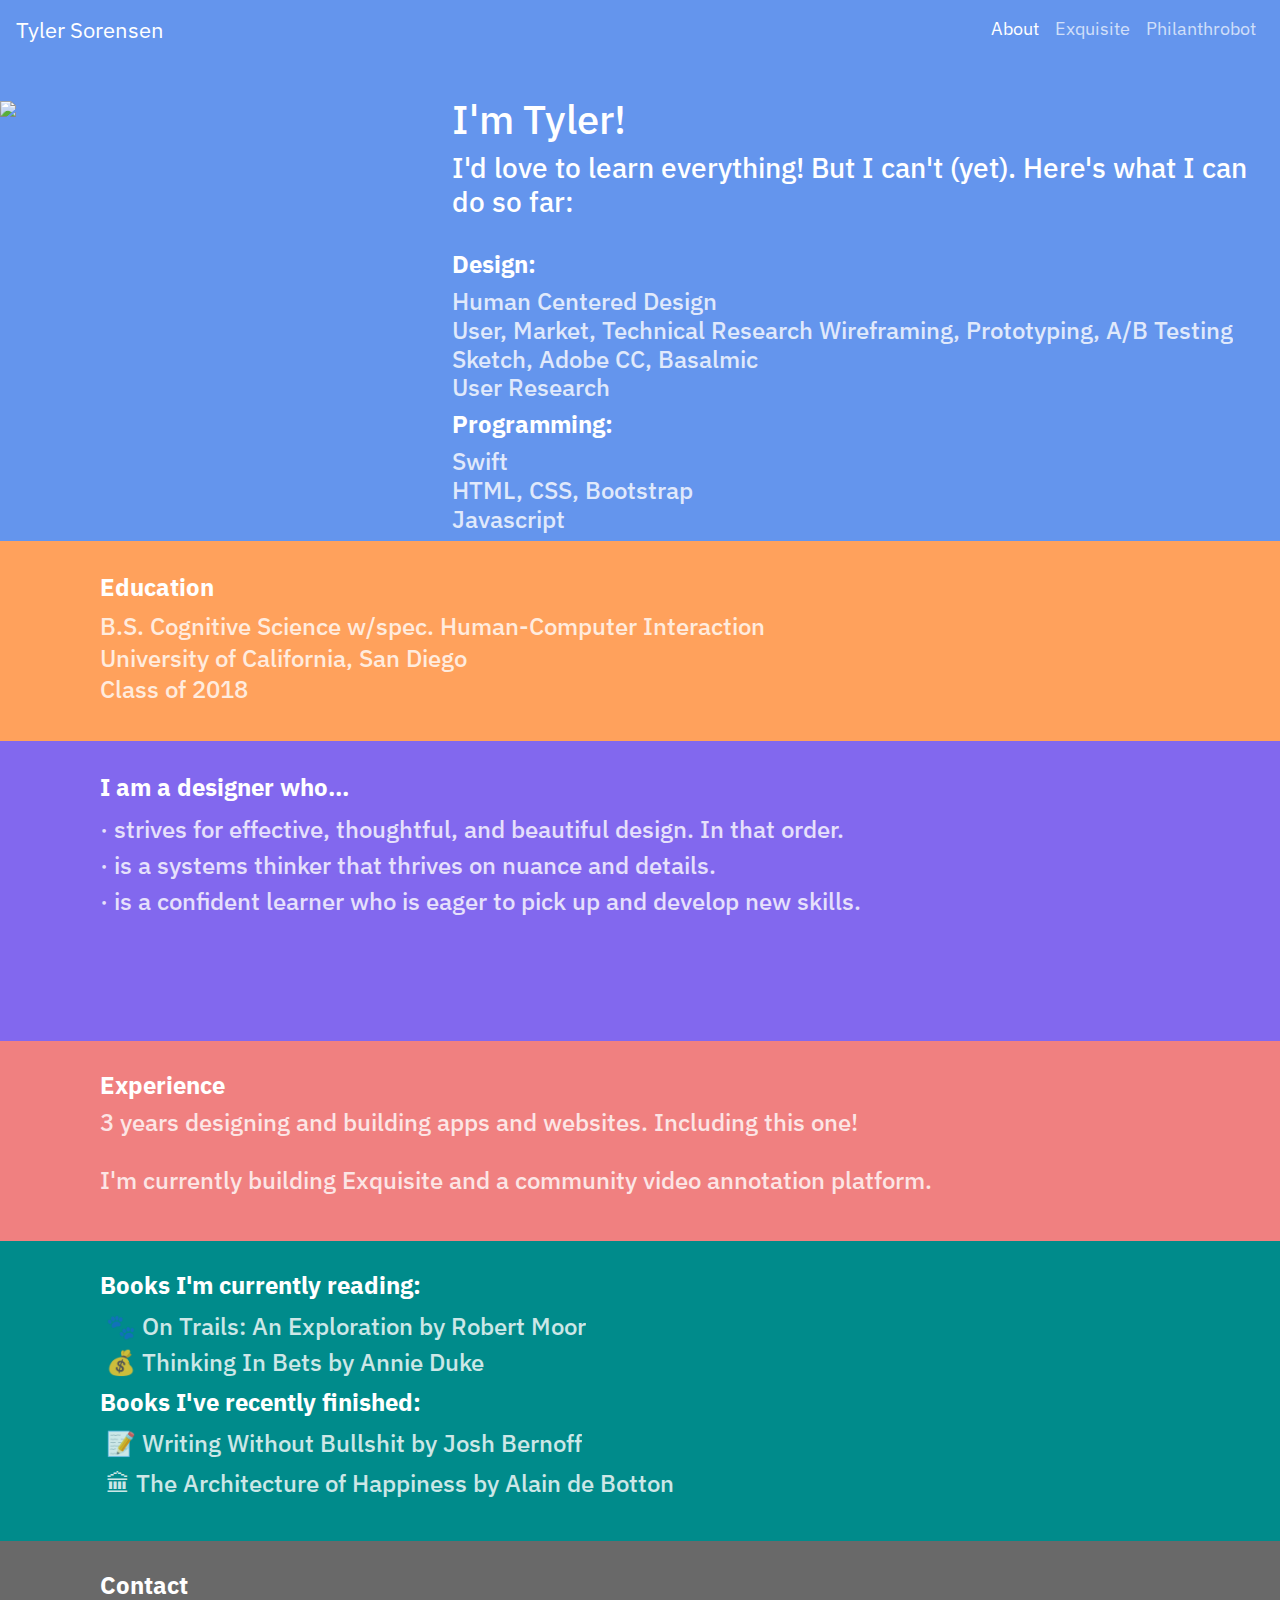
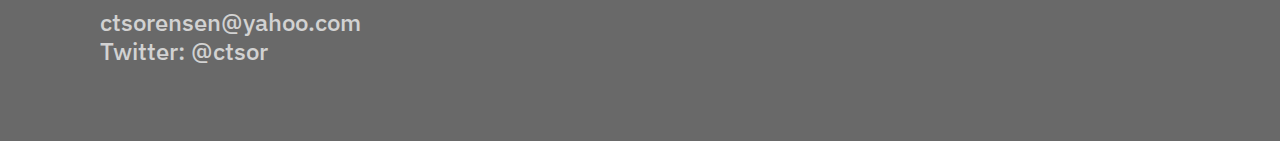
==== commit a3c65d27: "almost done" ====
--- a/about.html
+++ b/about.html
@@ -90,11 +90,10 @@
             <div class="container" style="padding:30px; height:300px ">   
           <h5 style="line-height: normal"><b>I am a designer who...</b></h5>
             <h5 style="opacity:0.8; line-height: 1.5">
-            
-                📚 strives for effective, thoughtful, and beautiful design. In that order.<br />
-                🚵 is a systems thinker that thrives on nuance and details.<br />
-                🔬 is data-driven. understanding that cognition has intrinsic biases and data is a tool...<br />
-                🏈 is a confident learner who is eager to pick up and develop new skills.<br />
+                
+                 · strives for effective, thoughtful, and beautiful design. In that order.<br />
+                 · is a systems thinker that thrives on nuance and details.<br />
+                 · is a confident learner who is eager to pick up and develop new skills.<br />
                 
 
                 
@@ -109,7 +108,8 @@
             <div class="container" style="padding:30px; height: 200px">
             <h5><b>Experience</b></h5>
               <h5 style=opacity:0.8>
-              3 years designing and building apps and websites. Including this one!</h5>
+              3 years designing and building apps and websites. Including this one!<br /><br>
+              I'm currently building Exquisite and a community video annotation platform.</h5>
               </div>
           </div>
           
@@ -135,14 +135,14 @@
       </div>
       
       <div class="row" id="aboutMe">
-          <div class="col-sm-12" style="background-color: darkcyan">
-            <div class="container" style="padding: 30px; height: 300px">
-                <h5><b>Books I'm currently reading:</b></h5>
-                  <h5 style="opacity:0.8; line-height: 1.5">&nbsp;🐾 On Trails: An Exploration by Robert Moor<br />
-                      &nbsp;💰 Thinking In Bets by Annie Duke</h5>
-                    <h5><b>Books I've recently finished:</b></h5>
-                    <h5 style="opacity: 0.8; line-height: 1.5">&nbsp;📝 Writing Without Bullshit by Josh Bernoff</h5>
-                <h5 style="opacity: 0.8">&nbsp;🏛 The Architecture of Happiness by Alain de Botton</h5>
+          <div class="col-sm-12" style="background-color:dimgray">
+            <div class="container" style="padding: 30px; height: 200px">
+                <h5><b>Contact</b></h5>
+                <h5 style="opacity:0.7">
+                ctsorensen@yahoo.com<br />
+                <a href="http://twitter.com/ctsor" style="color:white">Twitter: @ctsor</a><br />
+                
+                </h5>
             </div>
               
           </div>
--- a/css/custom.css
+++ b/css/custom.css
@@ -184,11 +184,11 @@
 }
 
 .carousel-control-next-icon {
-  background-image: url("data:image/svg+xml;charset=utf8,%3Csvg xmlns='http://www.w3.org/2000/svg' fill='%23D3D3D3' viewBox='0 0 8 8'%3E%3Cpath d='M2.75 0l-1.5 1.5 2.5 2.5-2.5 2.5 1.5 1.5 4-4-4-4z'/%3E%3C/svg%3E") !important;
+  background-image: url("data:image/svg+xml;charset=utf8,%3Csvg xmlns='http://www.w3.org/2000/svg' fill='%23000' viewBox='0 0 8 8'%3E%3Cpath d='M2.75 0l-1.5 1.5 2.5 2.5-2.5 2.5 1.5 1.5 4-4-4-4z'/%3E%3C/svg%3E") !important;
 }
 
 .carousel-control-prev-icon {
- background-image: url("data:image/svg+xml;charset=utf8,%3Csvg xmlns='http://www.w3.org/2000/svg' fill='%23D3D3D3' viewBox='0 0 8 8'%3E%3Cpath d='M5.25 0l-4 4 4 4 1.5-1.5-2.5-2.5 2.5-2.5-1.5-1.5z'/%3E%3C/svg%3E") !important;
+ background-image: url("data:image/svg+xml;charset=utf8,%3Csvg xmlns='http://www.w3.org/2000/svg' fill='%23000' viewBox='0 0 8 8'%3E%3Cpath d='M5.25 0l-4 4 4 4 1.5-1.5-2.5-2.5 2.5-2.5-1.5-1.5z'/%3E%3C/svg%3E") !important;
 }
 
 </style>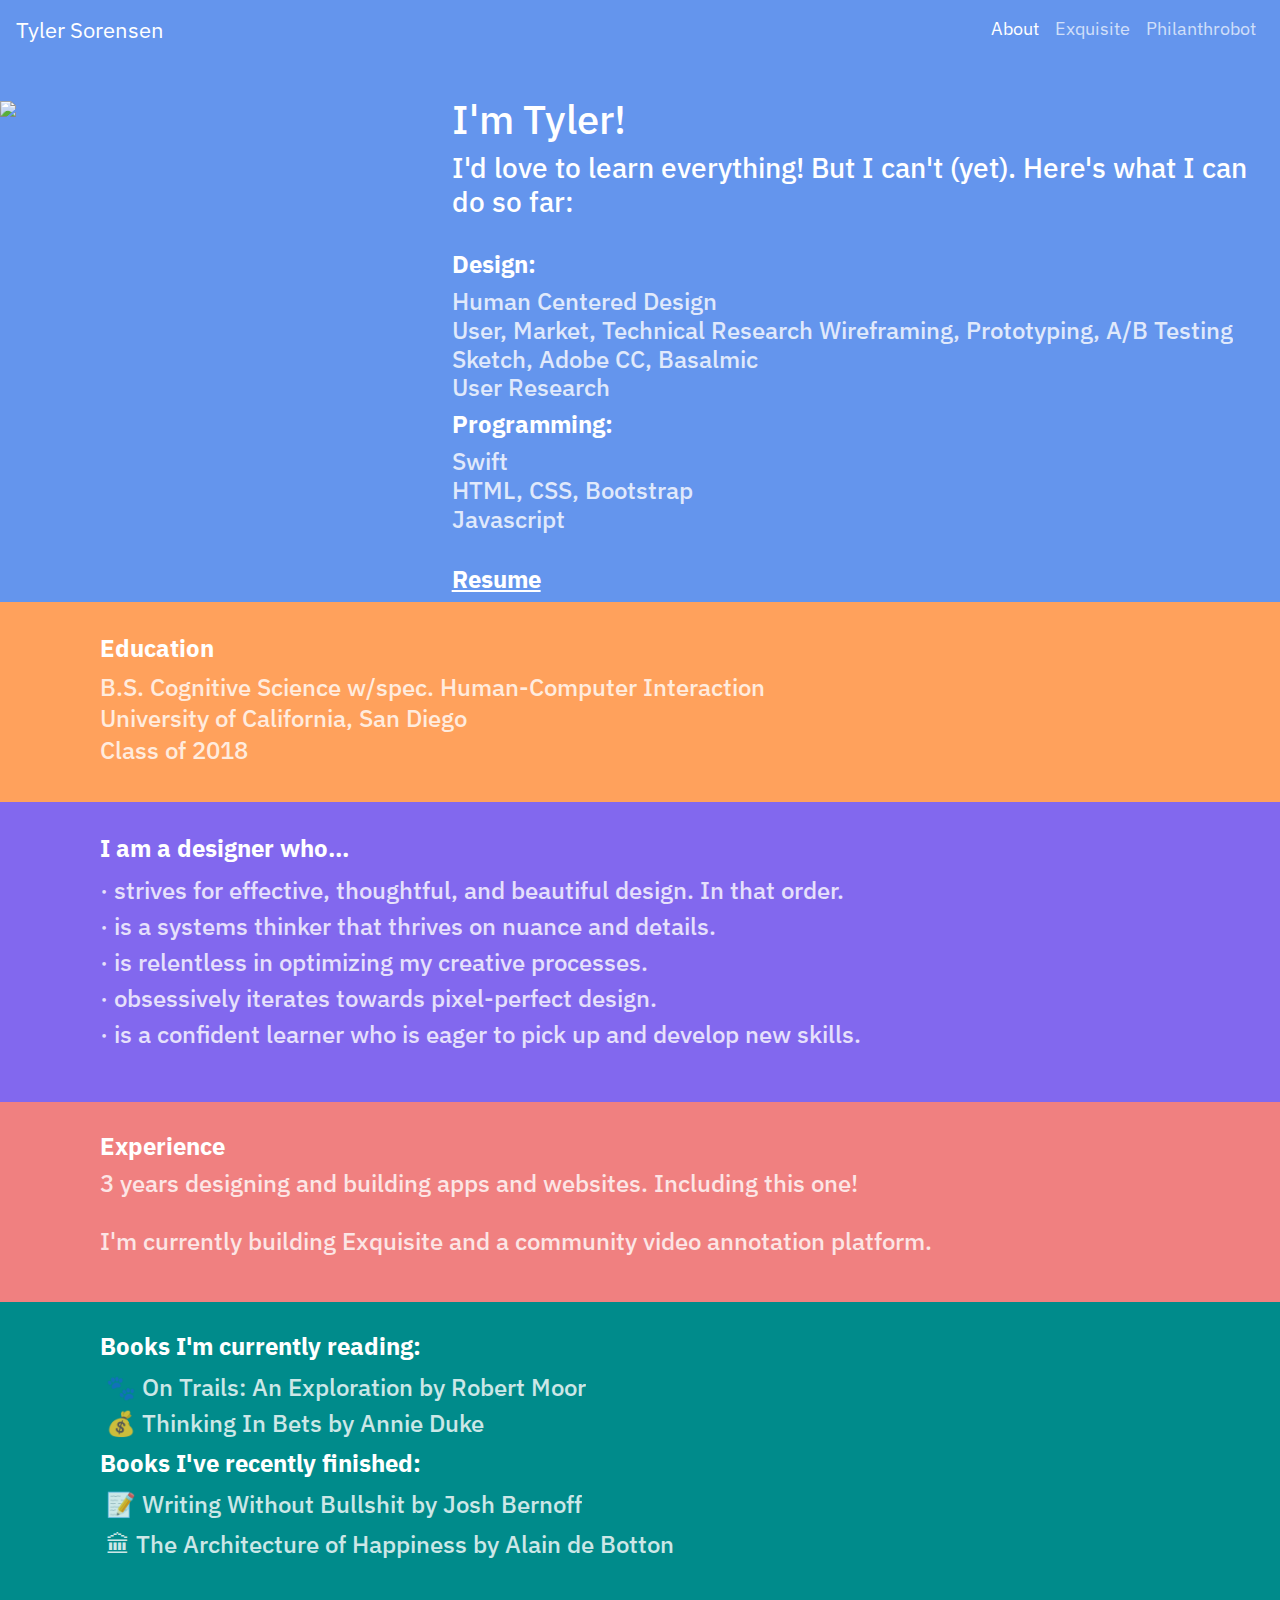
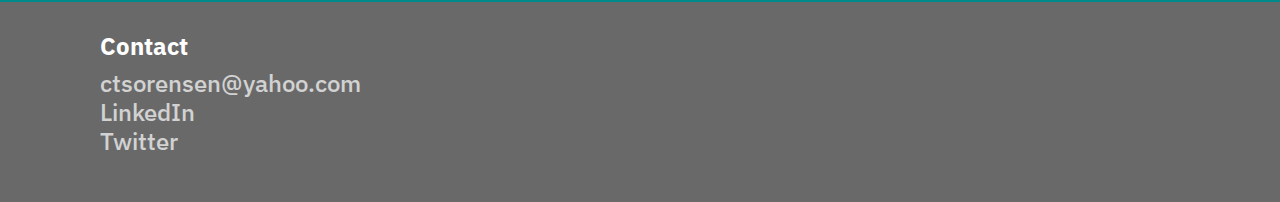
==== commit 102d5ed0: "largely done" ====
--- a/about.html
+++ b/about.html
@@ -64,8 +64,8 @@
                     HTML, CSS, Bootstrap<br />
                     Javascript<br />
                     </h5>
-
-
+                <br>
+                <a href="Sorensen-Resume-5-15-18.pdf"  target="_blank"><h5 style="text-decoration: underline"><b>Resume</b></h5></a>
             </div>
           </div> 
 
@@ -93,8 +93,10 @@
                 
                  · strives for effective, thoughtful, and beautiful design. In that order.<br />
                  · is a systems thinker that thrives on nuance and details.<br />
+                 · is relentless in optimizing my creative processes.<br />
+                 · obsessively iterates towards pixel-perfect design.<br />
                  · is a confident learner who is eager to pick up and develop new skills.<br />
-                
+                 
 
                 
             </h5>     
@@ -140,7 +142,10 @@
                 <h5><b>Contact</b></h5>
                 <h5 style="opacity:0.7">
                 ctsorensen@yahoo.com<br />
-                <a href="http://twitter.com/ctsor" style="color:white">Twitter: @ctsor</a><br />
+                    
+                <a href="http://linkedin.com/in/tsorensen" style="color: white;">LinkedIn</a><br />
+                    
+                <a href="http://twitter.com/ctsor" style="color:white;">Twitter</a><br />
                 
                 </h5>
             </div>
--- a/css/custom.css
+++ b/css/custom.css
@@ -115,11 +115,12 @@
 
 #philanthrobotPreview{
     font-family: 'IBM Plex Sans';
-    background-color:#1DA1F2
+    background-color:#1DA1F2;
+    text-decoration-color:#ecd647;
 }
 #philanthrobotPreview h1{
     font-size:3.0em;
-    color: white;    
+    color: white;  
 }
 #philanthrobotPreview h2{
     font-size: 1.25em;
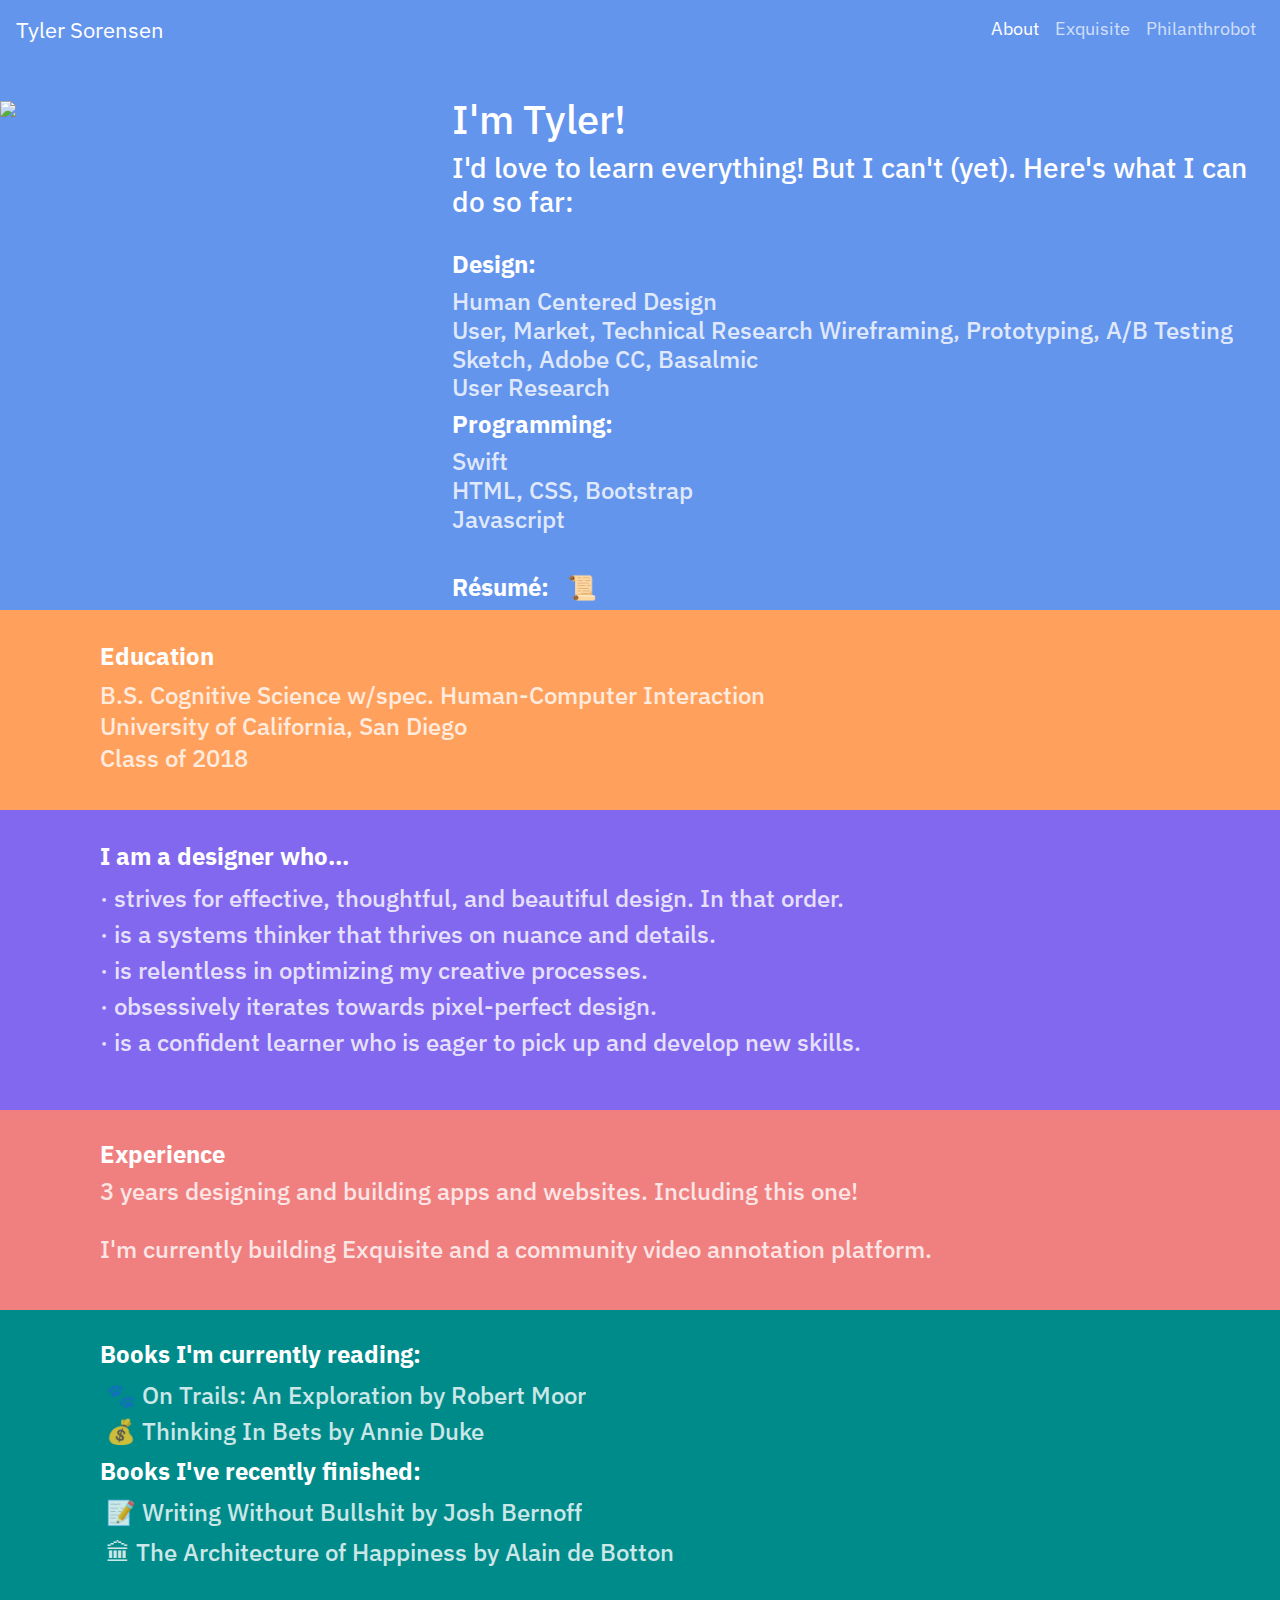
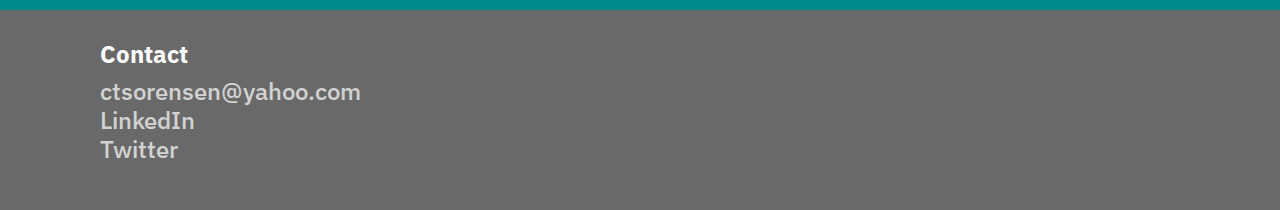
==== commit d8cc33a8: "tweak tweak tweak" ====
--- a/about.html
+++ b/about.html
@@ -65,7 +65,7 @@
                     Javascript<br />
                     </h5>
                 <br>
-                <a href="Sorensen-Resume-5-15-18.pdf"  target="_blank"><h5 style="text-decoration: underline"><b>Resume</b></h5></a>
+                <a href="Sorensen-Resume-5-15-18.pdf"  target="_blank"><h5></h5><h5><b>Résumé: &nbsp; 📜</b></h5></a>
             </div>
           </div> 
 
